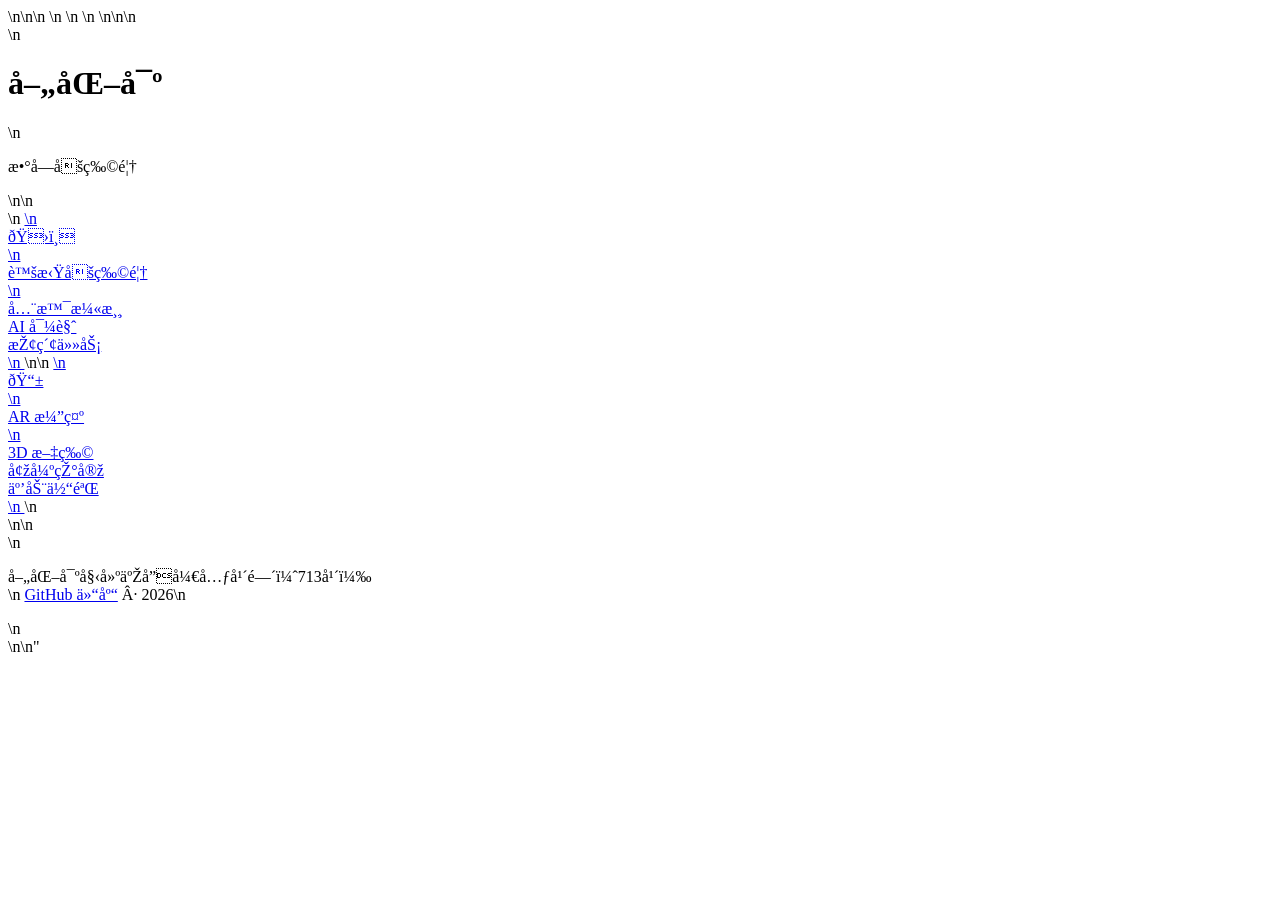
==== docs/index.html @ 738d5c61 "docs: Add GitHub Pages index for site navigation" ====
<!DOCTYPE html>\n<html lang=\"zh-CN\">\n<head>\n  <meta charset=\"UTF-8\">\n  <meta name=\"viewport\" content=\"width=device-width, initial-scale=1.0\">\n  <title>善化寺 · 数字博物馆</title>\n  <style>\n    * {\n      margin: 0;\n      padding: 0;\n      box-sizing: border-box;\n    }\n\n    body {\n      font-family: -apple-system, BlinkMacSystemFont, 'Segoe UI', 'Noto Sans SC', sans-serif;\n      background: linear-gradient(135deg, #0a0e1a 0%, #1a2035 100%);\n      color: #fff;\n      min-height: 100vh;\n      display: flex;\n      align-items: center;\n      justify-content: center;\n      padding: 20px;\n    }\n\n    .container {\n      max-width: 600px;\n      text-align: center;\n    }\n\n    h1 {\n      font-size: 3rem;\n      margin-bottom: 20px;\n      background: linear-gradient(135deg, #e8c878, #d4a853);\n      -webkit-background-clip: text;\n      -webkit-text-fill-color: transparent;\n      background-clip: text;\n    }\n\n    .subtitle {\n      font-size: 1.2rem;\n      color: rgba(255, 255, 255, 0.7);\n      margin-bottom: 40px;\n      letter-spacing: 0.15em;\n    }\n\n    .nav-grid {\n      display: grid;\n      grid-template-columns: 1fr 1fr;\n      gap: 20px;\n      margin-bottom: 40px;\n    }\n\n    .nav-card {\n      background: rgba(255, 255, 255, 0.05);\n      backdrop-filter: blur(20px);\n      border: 1px solid rgba(255, 255, 255, 0.1);\n      border-radius: 16px;\n      padding: 30px 20px;\n      text-decoration: none;\n      color: inherit;\n      transition: all 0.3s cubic-bezier(0.16, 1, 0.3, 1);\n      cursor: pointer;\n    }\n\n    .nav-card:hover {\n      background: rgba(255, 255, 255, 0.08);\n      border-color: rgba(212, 168, 83, 0.3);\n      transform: translateY(-4px);\n      box-shadow: 0 8px 32px rgba(0, 0, 0, 0.3);\n    }\n\n    .nav-icon {\n      font-size: 2.5rem;\n      margin-bottom: 12px;\n    }\n\n    .nav-title {\n      font-size: 1.1rem;\n      font-weight: 600;\n      margin-bottom: 8px;\n    }\n\n    .nav-desc {\n      font-size: 0.9rem;\n      color: rgba(255, 255, 255, 0.6);\n      line-height: 1.4;\n    }\n\n    .footer {\n      color: rgba(255, 255, 255, 0.5);\n      font-size: 0.9rem;\n    }\n\n    .footer a {\n      color: #e8c878;\n      text-decoration: none;\n      transition: color 0.2s;\n    }\n\n    .footer a:hover {\n      color: #fff;\n    }\n\n    @media (max-width: 480px) {\n      h1 {\n        font-size: 2rem;\n      }\n\n      .nav-grid {\n        grid-template-columns: 1fr;\n      }\n\n      .nav-card {\n        padding: 20px;\n      }\n    }\n  </style>\n</head>\n<body>\n  <div class=\"container\">\n    <h1>善化寺</h1>\n    <p class=\"subtitle\">数字博物馆</p>\n\n    <div class=\"nav-grid\">\n      <a href=\"../index.html\" class=\"nav-card\">\n        <div class=\"nav-icon\">🏛️</div>\n        <div class=\"nav-title\">虚拟博物馆</div>\n        <div class=\"nav-desc\">全景漫游<br>AI 导览<br>探索任务</div>\n      </a>\n\n      <a href=\"../ar-demo/index.html\" class=\"nav-card\">\n        <div class=\"nav-icon\">📱</div>\n        <div class=\"nav-title\">AR 演示</div>\n        <div class=\"nav-desc\">3D 文物<br>增强现实<br>互动体验</div>\n      </a>\n    </div>\n\n    <div class=\"footer\">\n      <p>善化寺始建于唐开元年间（713年）<br>\n      <a href=\"https://github.com/ruiwruing/shanhua-digital-museum\" target=\"_blank\">GitHub 仓库</a> · 2026\n    </div>\n  </div>\n</body>\n</html>"
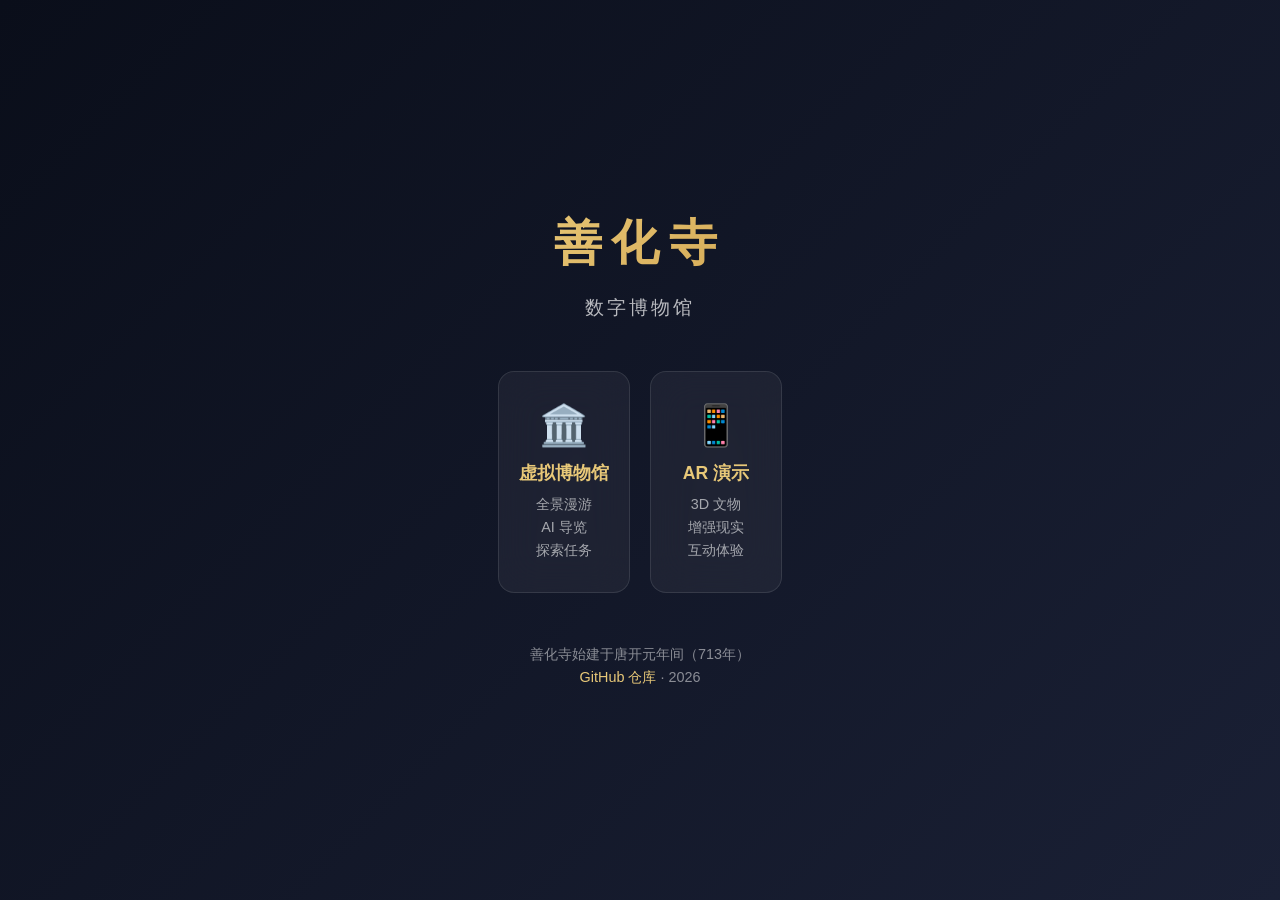
==== commit eaa67299: "fix: Improve GitHub Pages navigation styling and layout" ====
--- a/docs/index.html
+++ b/docs/index.html
@@ -1 +1,154 @@
-<!DOCTYPE html>\n<html lang=\"zh-CN\">\n<head>\n  <meta charset=\"UTF-8\">\n  <meta name=\"viewport\" content=\"width=device-width, initial-scale=1.0\">\n  <title>善化寺 · 数字博物馆</title>\n  <style>\n    * {\n      margin: 0;\n      padding: 0;\n      box-sizing: border-box;\n    }\n\n    body {\n      font-family: -apple-system, BlinkMacSystemFont, 'Segoe UI', 'Noto Sans SC', sans-serif;\n      background: linear-gradient(135deg, #0a0e1a 0%, #1a2035 100%);\n      color: #fff;\n      min-height: 100vh;\n      display: flex;\n      align-items: center;\n      justify-content: center;\n      padding: 20px;\n    }\n\n    .container {\n      max-width: 600px;\n      text-align: center;\n    }\n\n    h1 {\n      font-size: 3rem;\n      margin-bottom: 20px;\n      background: linear-gradient(135deg, #e8c878, #d4a853);\n      -webkit-background-clip: text;\n      -webkit-text-fill-color: transparent;\n      background-clip: text;\n    }\n\n    .subtitle {\n      font-size: 1.2rem;\n      color: rgba(255, 255, 255, 0.7);\n      margin-bottom: 40px;\n      letter-spacing: 0.15em;\n    }\n\n    .nav-grid {\n      display: grid;\n      grid-template-columns: 1fr 1fr;\n      gap: 20px;\n      margin-bottom: 40px;\n    }\n\n    .nav-card {\n      background: rgba(255, 255, 255, 0.05);\n      backdrop-filter: blur(20px);\n      border: 1px solid rgba(255, 255, 255, 0.1);\n      border-radius: 16px;\n      padding: 30px 20px;\n      text-decoration: none;\n      color: inherit;\n      transition: all 0.3s cubic-bezier(0.16, 1, 0.3, 1);\n      cursor: pointer;\n    }\n\n    .nav-card:hover {\n      background: rgba(255, 255, 255, 0.08);\n      border-color: rgba(212, 168, 83, 0.3);\n      transform: translateY(-4px);\n      box-shadow: 0 8px 32px rgba(0, 0, 0, 0.3);\n    }\n\n    .nav-icon {\n      font-size: 2.5rem;\n      margin-bottom: 12px;\n    }\n\n    .nav-title {\n      font-size: 1.1rem;\n      font-weight: 600;\n      margin-bottom: 8px;\n    }\n\n    .nav-desc {\n      font-size: 0.9rem;\n      color: rgba(255, 255, 255, 0.6);\n      line-height: 1.4;\n    }\n\n    .footer {\n      color: rgba(255, 255, 255, 0.5);\n      font-size: 0.9rem;\n    }\n\n    .footer a {\n      color: #e8c878;\n      text-decoration: none;\n      transition: color 0.2s;\n    }\n\n    .footer a:hover {\n      color: #fff;\n    }\n\n    @media (max-width: 480px) {\n      h1 {\n        font-size: 2rem;\n      }\n\n      .nav-grid {\n        grid-template-columns: 1fr;\n      }\n\n      .nav-card {\n        padding: 20px;\n      }\n    }\n  </style>\n</head>\n<body>\n  <div class=\"container\">\n    <h1>善化寺</h1>\n    <p class=\"subtitle\">数字博物馆</p>\n\n    <div class=\"nav-grid\">\n      <a href=\"../index.html\" class=\"nav-card\">\n        <div class=\"nav-icon\">🏛️</div>\n        <div class=\"nav-title\">虚拟博物馆</div>\n        <div class=\"nav-desc\">全景漫游<br>AI 导览<br>探索任务</div>\n      </a>\n\n      <a href=\"../ar-demo/index.html\" class=\"nav-card\">\n        <div class=\"nav-icon\">📱</div>\n        <div class=\"nav-title\">AR 演示</div>\n        <div class=\"nav-desc\">3D 文物<br>增强现实<br>互动体验</div>\n      </a>\n    </div>\n\n    <div class=\"footer\">\n      <p>善化寺始建于唐开元年间（713年）<br>\n      <a href=\"https://github.com/ruiwruing/shanhua-digital-museum\" target=\"_blank\">GitHub 仓库</a> · 2026\n    </div>\n  </div>\n</body>\n</html>"+<!DOCTYPE html>
+<html lang="zh-CN">
+<head>
+  <meta charset="UTF-8">
+  <meta name="viewport" content="width=device-width, initial-scale=1.0">
+  <title>善化寺 · 数字博物馆</title>
+  <style>
+    * {
+      margin: 0;
+      padding: 0;
+      box-sizing: border-box;
+    }
+
+    html, body {
+      width: 100%;
+      height: 100%;
+    }
+
+    body {
+      font-family: -apple-system, BlinkMacSystemFont, 'Segoe UI', 'Noto Sans SC', sans-serif;
+      background: linear-gradient(135deg, #0a0e1a 0%, #1a2035 100%);
+      color: #fff;
+      display: flex;
+      align-items: center;
+      justify-content: center;
+      padding: 20px;
+      min-height: 100vh;
+    }
+
+    .container {
+      max-width: 600px;
+      text-align: center;
+    }
+
+    h1 {
+      font-size: 3rem;
+      margin-bottom: 20px;
+      background: linear-gradient(135deg, #e8c878, #d4a853);
+      -webkit-background-clip: text;
+      -webkit-text-fill-color: transparent;
+      background-clip: text;
+      letter-spacing: 0.2em;
+    }
+
+    .subtitle {
+      font-size: 1.2rem;
+      color: rgba(255, 255, 255, 0.7);
+      margin-bottom: 50px;
+      letter-spacing: 0.15em;
+    }
+
+    .nav-grid {
+      display: grid;
+      grid-template-columns: 1fr 1fr;
+      gap: 20px;
+      margin-bottom: 50px;
+    }
+
+    .nav-card {
+      background: rgba(255, 255, 255, 0.05);
+      backdrop-filter: blur(20px);
+      border: 1px solid rgba(255, 255, 255, 0.1);
+      border-radius: 16px;
+      padding: 30px 20px;
+      text-decoration: none;
+      color: inherit;
+      transition: all 0.3s cubic-bezier(0.16, 1, 0.3, 1);
+      cursor: pointer;
+      display: block;
+    }
+
+    .nav-card:hover {
+      background: rgba(255, 255, 255, 0.08);
+      border-color: rgba(212, 168, 83, 0.3);
+      transform: translateY(-4px);
+      box-shadow: 0 8px 32px rgba(0, 0, 0, 0.3);
+    }
+
+    .nav-icon {
+      font-size: 2.5rem;
+      margin-bottom: 12px;
+      display: block;
+    }
+
+    .nav-title {
+      font-size: 1.1rem;
+      font-weight: 600;
+      margin-bottom: 8px;
+      color: #e8c878;
+    }
+
+    .nav-desc {
+      font-size: 0.9rem;
+      color: rgba(255, 255, 255, 0.6);
+      line-height: 1.6;
+    }
+
+    .footer {
+      color: rgba(255, 255, 255, 0.5);
+      font-size: 0.9rem;
+      line-height: 1.6;
+    }
+
+    .footer a {
+      color: #e8c878;
+      text-decoration: none;
+      transition: color 0.2s;
+    }
+
+    .footer a:hover {
+      color: #fff;
+    }
+
+    @media (max-width: 480px) {
+      h1 {
+        font-size: 2rem;
+      }
+
+      .nav-grid {
+        grid-template-columns: 1fr;
+      }
+
+      .nav-card {
+        padding: 20px;
+      }
+    }
+  </style>
+</head>
+<body>
+  <div class="container">
+    <h1>善化寺</h1>
+    <p class="subtitle">数字博物馆</p>
+
+    <div class="nav-grid">
+      <a href="./index.html" class="nav-card">
+        <span class="nav-icon">🏛️</span>
+        <div class="nav-title">虚拟博物馆</div>
+        <div class="nav-desc">全景漫游<br>AI 导览<br>探索任务</div>
+      </a>
+
+      <a href="./ar-demo/index.html" class="nav-card">
+        <span class="nav-icon">📱</span>
+        <div class="nav-title">AR 演示</div>
+        <div class="nav-desc">3D 文物<br>增强现实<br>互动体验</div>
+      </a>
+    </div>
+
+    <div class="footer">
+      <p>善化寺始建于唐开元年间（713年）</p>
+      <p><a href="https://github.com/ruiwruing/shanhua-digital-museum" target="_blank">GitHub 仓库</a> · 2026</p>
+    </div>
+  </div>
+</body>
+</html>
